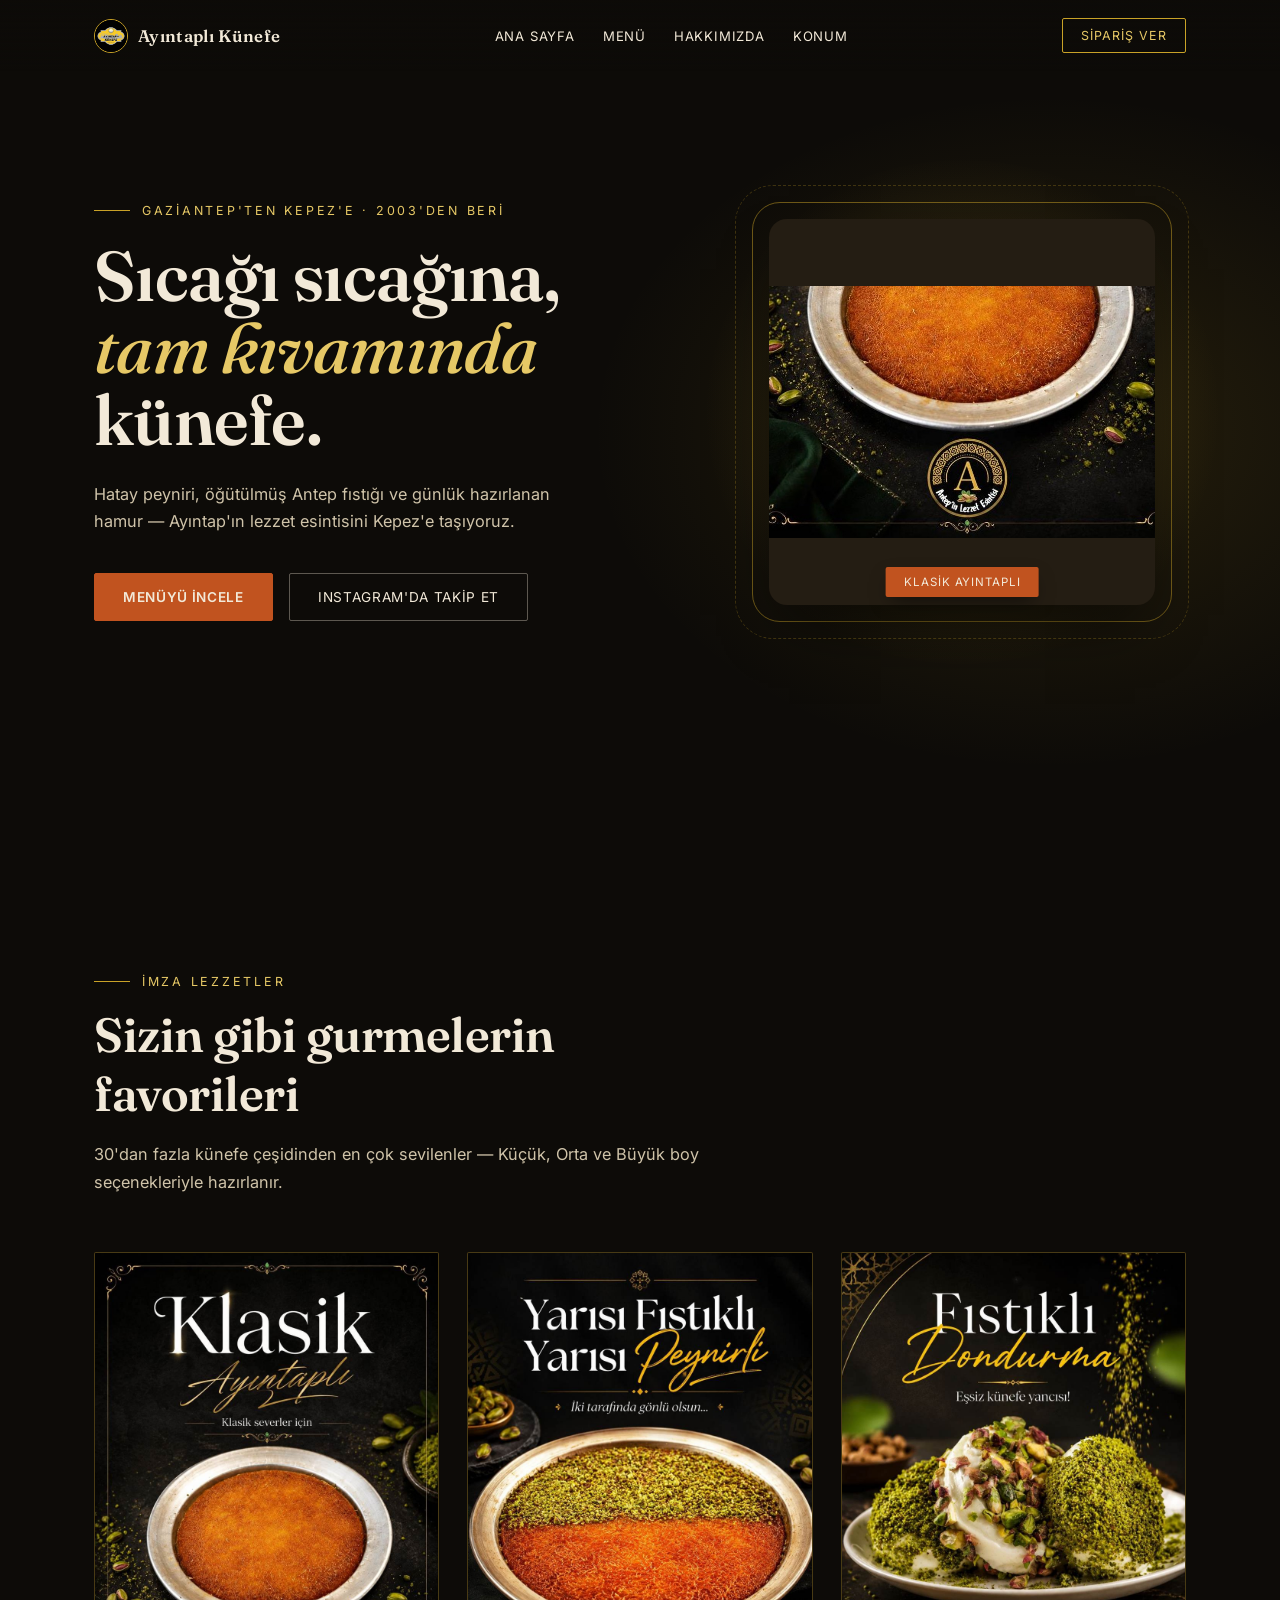
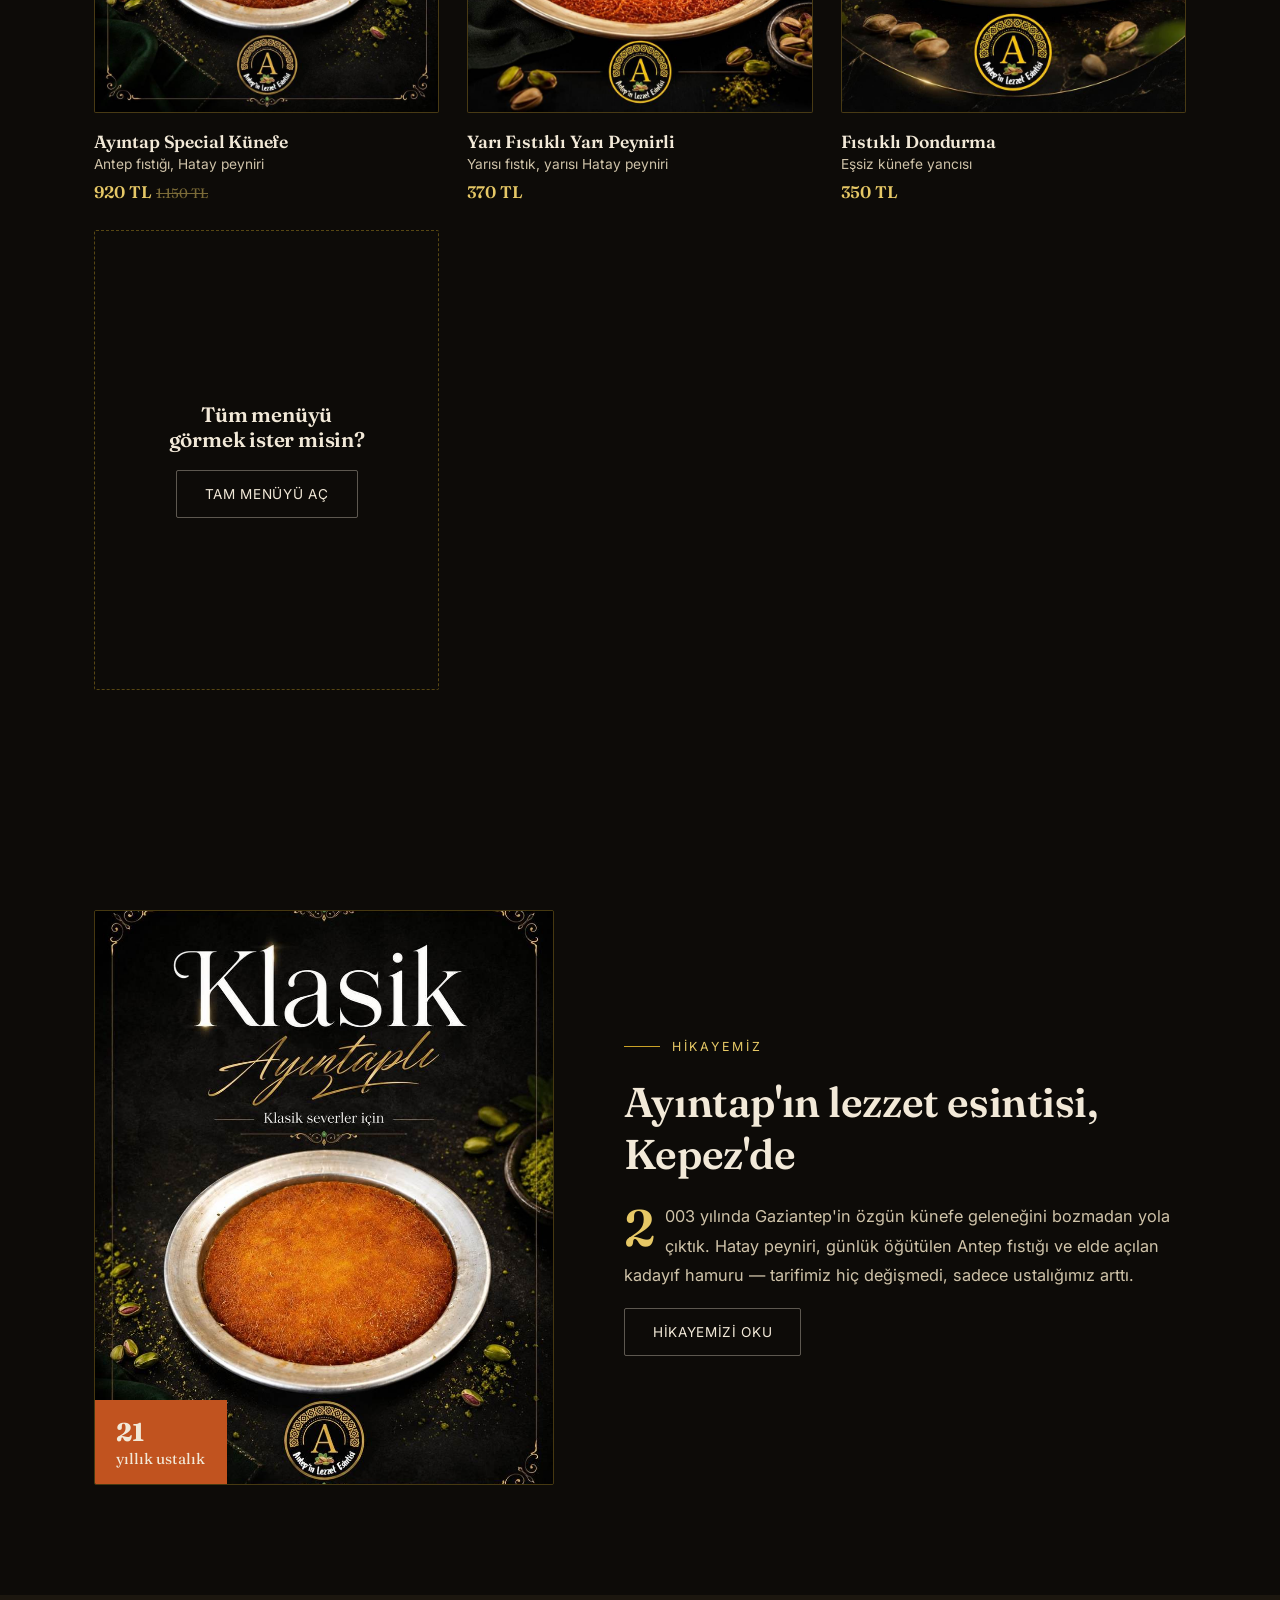
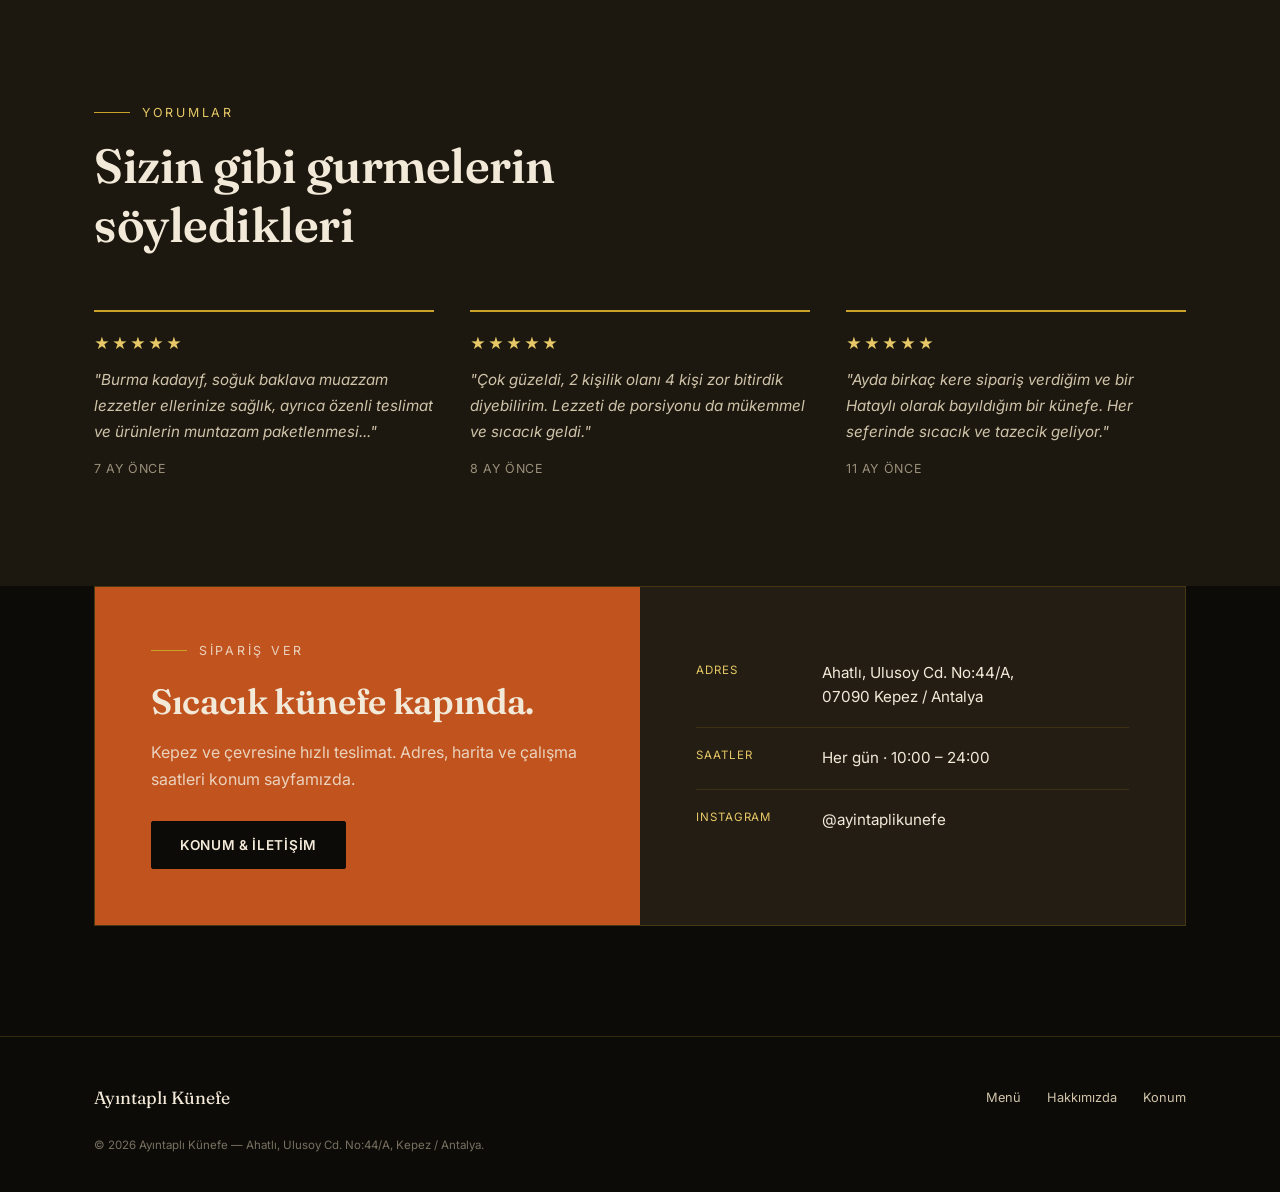
==== index.html @ 43ae7f49 "İlk sürüm: Ayıntaplı Künefe sitesi" ====
<!DOCTYPE html>
<html lang="tr">
<head>
<meta charset="UTF-8">
<meta name="viewport" content="width=device-width, initial-scale=1.0">
<title>Ayıntaplı Künefe · Ahatlı, Kepez / Antalya</title>
<meta name="description" content="Gaziantep'in özgün künefe geleneği, 2003'ten beri. Sıcak künefe, katmer ve dondurma çeşitleri Kepez'e kadar teslim.">
<link rel="preconnect" href="https://fonts.googleapis.com">
<link href="https://fonts.googleapis.com/css2?family=Fraunces:ital,opsz,wght@0,9..144,400;0,9..144,600;0,9..144,700;1,9..144,500&family=Inter:wght@400;500;600;700&display=swap" rel="stylesheet">
<link rel="stylesheet" href="css/styles.css">
</head>
<body>

<header>
  <div class="wrap navrow">
    <a href="index.html" class="brandmark">
      <img src="images/logo.jpg" alt="Ayıntaplı Künefe logosu">
      Ayıntaplı Künefe
    </a>
    <nav><ul>
      <li><a href="index.html">Ana Sayfa</a></li>
      <li><a href="menu.html">Menü</a></li>
      <li><a href="hakkimizda.html">Hakkımızda</a></li>
      <li><a href="konum.html">Konum</a></li>
    </ul></nav>
    <a href="konum.html" class="nav-cta">Sipariş Ver</a>
    <button class="menu-toggle" id="menuToggle" aria-label="Menüyü aç">☰</button>
  </div>
  <div class="mobile-nav" id="mobileNav">
    <a href="index.html">Ana Sayfa</a>
    <a href="menu.html">Menü</a>
    <a href="hakkimizda.html">Hakkımızda</a>
    <a href="konum.html">Konum</a>
  </div>
</header>

<section class="hero" id="top">
  <div class="dust" id="dust"></div>
  <div class="hero-inner wrap">
    <div>
      <div class="eyebrow">Gaziantep'ten Kepez'e · 2003'den beri</div>
      <h1>Sıcağı sıcağına,<br><span class="italic">tam kıvamında</span> künefe.</h1>
      <p class="lede">Hatay peyniri, öğütülmüş Antep fıstığı ve günlük hazırlanan hamur — Ayıntap'ın lezzet esintisini Kepez'e taşıyoruz.</p>
      <div class="hero-actions">
        <a href="menu.html" class="btn-solid">Menüyü İncele</a>
        <a href="https://www.instagram.com/ayintaplikunefe" target="_blank" rel="noopener" class="btn-ghost">Instagram'da Takip Et</a>
      </div>
    </div>
    <div class="hero-plate-wrap">
      <div class="hero-plate-glow"></div>
      <div class="hero-plate-ring">
        <div class="hero-plate">
          <img src="images/klasik_plate.jpg" alt="Sahanda sıcak künefe">
        </div>
      </div>
      <div class="hero-plate-tag">Klasik Ayıntaplı</div>
    </div>
  </div>
</section>

<section id="lezzetler">
  <div class="wrap">
    <div class="section-head">
      <div class="eyebrow">İmza Lezzetler</div>
      <h2>Sizin gibi gurmelerin favorileri</h2>
      <p>30'dan fazla künefe çeşidinden en çok sevilenler — Küçük, Orta ve Büyük boy seçenekleriyle hazırlanır.</p>
    </div>
  </div>

  <div class="gallery wrap">
    <article class="dish">
      <div class="dish-media"><img src="images/klasik.jpg" loading="lazy" alt="Klasik Ayıntaplı Künefe"></div>
      <div class="dish-cap">
        <h3>Ayıntap Special Künefe</h3>
        <span class="desc">Antep fıstığı, Hatay peyniri</span>
        <span class="price">920 TL <s>1.150 TL</s></span>
      </div>
    </article>

    <article class="dish">
      <div class="dish-media"><img src="images/yarisi_fistikli.jpg" loading="lazy" alt="Yarı Fıstıklı Yarı Peynirli Künefe"></div>
      <div class="dish-cap">
        <h3>Yarı Fıstıklı Yarı Peynirli</h3>
        <span class="desc">Yarısı fıstık, yarısı Hatay peyniri</span>
        <span class="price">370 TL</span>
      </div>
    </article>

    <article class="dish">
      <div class="dish-media"><img src="images/dondurma.jpg" loading="lazy" alt="Fıstıklı Dondurma"></div>
      <div class="dish-cap">
        <h3>Fıstıklı Dondurma</h3>
        <span class="desc">Eşsiz künefe yancısı</span>
        <span class="price">350 TL</span>
      </div>
    </article>

    <article class="dish dish-cta">
      <div>
        <h3>Tüm menüyü<br>görmek ister misin?</h3>
        <a href="menu.html" class="btn-ghost">Tam Menüyü Aç</a>
      </div>
    </article>
  </div>
</section>

<section id="hikaye">
  <div class="wrap story">
    <div class="story-media">
      <img src="images/klasik.jpg" alt="Klasik Ayıntaplı künefe">
      <div class="story-badge"><b>21</b>yıllık ustalık</div>
    </div>
    <div class="story-text">
      <div class="eyebrow">Hikayemiz</div>
      <h2>Ayıntap'ın lezzet esintisi, Kepez'de</h2>
      <p>2003 yılında Gaziantep'in özgün künefe geleneğini bozmadan yola çıktık. Hatay peyniri, günlük öğütülen Antep fıstığı ve elde açılan kadayıf hamuru — tarifimiz hiç değişmedi, sadece ustalığımız arttı.</p>
      <a href="hakkimizda.html" class="btn-ghost">Hikayemizi Oku</a>
    </div>
  </div>
</section>

<section class="reviews" id="yorumlar">
  <div class="wrap">
    <div class="section-head">
      <div class="eyebrow">Yorumlar</div>
      <h2>Sizin gibi gurmelerin söyledikleri</h2>
    </div>
    <div class="review-row">
      <div class="review-card">
        <div class="stars">★★★★★</div>
        <p>"Burma kadayıf, soğuk baklava muazzam lezzetler ellerinize sağlık, ayrıca özenli teslimat ve ürünlerin muntazam paketlenmesi..."</p>
        <div class="who">7 Ay Önce</div>
      </div>
      <div class="review-card">
        <div class="stars">★★★★★</div>
        <p>"Çok güzeldi, 2 kişilik olanı 4 kişi zor bitirdik diyebilirim. Lezzeti de porsiyonu da mükemmel ve sıcacık geldi."</p>
        <div class="who">8 Ay Önce</div>
      </div>
      <div class="review-card">
        <div class="stars">★★★★★</div>
        <p>"Ayda birkaç kere sipariş verdiğim ve bir Hataylı olarak bayıldığım bir künefe. Her seferinde sıcacık ve tazecik geliyor."</p>
        <div class="who">11 Ay Önce</div>
      </div>
    </div>
  </div>
</section>

<section id="konum-teaser" style="padding-top:0;">
  <div class="wrap">
    <div class="order">
      <div class="order-left">
        <div class="eyebrow" style="color:rgba(242,233,216,0.85);">Sipariş Ver</div>
        <h2>Sıcacık künefe kapında.</h2>
        <p>Kepez ve çevresine hızlı teslimat. Adres, harita ve çalışma saatleri konum sayfamızda.</p>
        <a href="konum.html" class="btn-solid">Konum &amp; İletişim</a>
      </div>
      <div class="order-right">
        <div class="info-row">
          <div class="k">Adres</div>
          <div class="v">Ahatlı, Ulusoy Cd. No:44/A,<br>07090 Kepez / Antalya</div>
        </div>
        <div class="info-row">
          <div class="k">Saatler</div>
          <div class="v">Her gün · 10:00 – 24:00</div>
        </div>
        <div class="info-row">
          <div class="k">Instagram</div>
          <div class="v"><a href="https://www.instagram.com/ayintaplikunefe" target="_blank" rel="noopener">@ayintaplikunefe</a></div>
        </div>
      </div>
    </div>
  </div>
</section>

<footer>
  <div class="wrap foot-row">
    <div class="foot-brand">Ayıntaplı Künefe</div>
    <div class="foot-links">
      <a href="menu.html">Menü</a>
      <a href="hakkimizda.html">Hakkımızda</a>
      <a href="konum.html">Konum</a>
    </div>
  </div>
  <div class="wrap foot-note">© 2026 Ayıntaplı Künefe — Ahatlı, Ulusoy Cd. No:44/A, Kepez / Antalya.</div>
</footer>

<script src="js/script.js"></script>
</body>
</html>
---- css/styles.css ----
:root{
  --ink:#0d0b08;
  --char:#1c170f;
  --char2:#241d13;
  --gold:#c9a227;
  --gold-soft:#e6c866;
  --ember:#c1531f;
  --pistachio:#8a9a4f;
  --pistachio-soft:#b7c67f;
  --cream:#f2e9d8;
  --cream-dim:#cfc3a9;
}
*{box-sizing:border-box; margin:0; padding:0;}
html{scroll-behavior:smooth;}
body{
  background:var(--ink);
  color:var(--cream);
  font-family:'Inter', sans-serif;
  overflow-x:hidden;
}
h1,h2,h3,.display{
  font-family:'Fraunces', serif;
  font-weight:600;
  letter-spacing:-0.01em;
}
.italic{ font-style:italic; font-weight:500; color:var(--gold-soft); }
a{color:inherit; text-decoration:none;}
img{display:block; max-width:100%;}
.wrap{max-width:1140px; margin:0 auto; padding:0 24px;}

a:focus-visible, button:focus-visible{
  outline:2px solid var(--gold-soft); outline-offset:3px;
}

@media (prefers-reduced-motion: reduce){
  html{scroll-behavior:auto;}
  .speck{animation:none; display:none;}
  .dish-media img{transition:none;}
}

/* ---------- top nav ---------- */
header{
  position:fixed; top:0; left:0; right:0; z-index:50;
  background:linear-gradient(to bottom, rgba(13,11,8,0.92), rgba(13,11,8,0));
  padding:18px 0;
}
.navrow{display:flex; align-items:center; justify-content:space-between;}
.brandmark{display:flex; align-items:center; gap:10px; font-family:'Fraunces',serif; font-weight:600; font-size:1.05rem; letter-spacing:0.02em;}
.brandmark img{width:34px; height:34px; border-radius:50%; object-fit:cover; border:1px solid var(--gold);}
nav ul{display:flex; gap:28px; list-style:none; font-size:0.82rem; letter-spacing:0.06em; text-transform:uppercase;}
nav a:hover{color:var(--gold-soft);}
.nav-cta{
  border:1px solid var(--gold); color:var(--gold-soft); padding:9px 18px; border-radius:2px;
  font-size:0.78rem; letter-spacing:0.08em; text-transform:uppercase; white-space:nowrap;
}
.nav-cta:hover{background:var(--gold); color:var(--ink);}
.menu-toggle{display:none; font-size:1.4rem; background:none; border:none; color:var(--cream); cursor:pointer;}

.mobile-nav{
  display:none; flex-direction:column; background:var(--char); padding:10px 24px 20px;
  border-bottom:1px solid rgba(201,162,39,0.25);
}
.mobile-nav a{padding:12px 0; font-size:0.95rem; border-bottom:1px solid rgba(201,162,39,0.1);}
.mobile-nav.open{display:flex;}

/* ---------- hero (atmosferik bulanık fon + keskin madalyon fotoğraf) ---------- */
.hero{
  position:relative; min-height:96vh; display:flex; align-items:center;
  background-image:
    linear-gradient(120deg, rgba(13,11,8,0.94) 0%, rgba(13,11,8,0.78) 45%, rgba(13,11,8,0.55) 100%),
    url('images/hero-bg.jpg');
  background-size:cover;
  background-position:center;
  overflow:hidden;
  padding-top:70px;
}
.hero::after{
  content:''; position:absolute; inset:0; z-index:0; pointer-events:none;
  background:radial-gradient(ellipse 55% 60% at 82% 50%, rgba(201,162,39,0.14), transparent 65%);
}
.dust{ position:absolute; inset:0; overflow:hidden; pointer-events:none; z-index:1; }
.speck{
  position:absolute; background:var(--pistachio-soft); border-radius:50%; opacity:0.55;
  animation: fall linear infinite;
}
@keyframes fall{
  0%{ transform:translateY(-10vh) translateX(0); opacity:0;}
  10%{opacity:0.7;}
  100%{ transform:translateY(110vh) translateX(20px); opacity:0;}
}
.hero-inner{
  position:relative; z-index:2; width:100%;
  display:grid; grid-template-columns:1.15fr 0.85fr; gap:40px; align-items:center;
}
.eyebrow{
  font-size:0.78rem; letter-spacing:0.22em; text-transform:uppercase; color:var(--gold-soft);
  display:flex; align-items:center; gap:12px; margin-bottom:22px;
}
.eyebrow::before{content:''; width:36px; height:1px; background:var(--gold);}
.hero h1{
  font-size:clamp(2.4rem, 5.6vw, 4.4rem); line-height:1.02; color:var(--cream);
}
.hero p.lede{
  margin-top:26px; max-width:460px; color:var(--cream-dim); font-size:1.02rem; line-height:1.65;
}
.hero-actions{display:flex; gap:16px; margin-top:38px; flex-wrap:wrap;}
.btn-solid{
  background:var(--ember); color:var(--cream); padding:15px 28px; border-radius:2px;
  font-size:0.85rem; letter-spacing:0.05em; text-transform:uppercase; font-weight:600;
  border:1px solid var(--ember); display:inline-block;
}
.btn-solid:hover{background:#a8451a;}
.btn-ghost{
  border:1px solid rgba(242,233,216,0.35); color:var(--cream); padding:15px 28px; border-radius:2px;
  font-size:0.85rem; letter-spacing:0.05em; text-transform:uppercase; display:inline-block;
}
.btn-ghost:hover{border-color:var(--gold-soft); color:var(--gold-soft);}

/* madalyon vitrin fotoğrafı */
.hero-plate-wrap{
  position:relative; display:flex; align-items:center; justify-content:center;
}
.hero-plate-glow{
  position:absolute; width:120%; height:120%; border-radius:50%;
  background:radial-gradient(circle, rgba(201,162,39,0.22) 0%, rgba(201,162,39,0) 70%);
  z-index:0;
}
.hero-plate-ring{
  position:relative; z-index:1; width:min(62vw, 420px); aspect-ratio:1/1; border-radius:28px;
  padding:16px; border:1px solid rgba(201,162,39,0.5);
  display:flex; align-items:center; justify-content:center;
}
.hero-plate-ring::before{
  content:''; position:absolute; inset:-18px; border-radius:38px; border:1px dashed rgba(201,162,39,0.25);
}
.hero-plate{
  width:100%; height:100%; border-radius:18px; overflow:hidden;
  background:var(--char2);
  box-shadow:0 30px 60px -20px rgba(0,0,0,0.7);
  display:flex; align-items:center; justify-content:center;
}
.hero-plate img{ width:100%; height:100%; object-fit:contain; object-position:center center; }
.hero-plate-tag{
  position:absolute; bottom:6%; left:50%; transform:translateX(-50%); z-index:2;
  background:var(--ember); color:var(--cream); padding:8px 18px; border-radius:2px;
  font-size:0.72rem; letter-spacing:0.08em; text-transform:uppercase; white-space:nowrap;
  box-shadow:0 8px 20px -6px rgba(0,0,0,0.6);
}

.scroll-cue{
  position:absolute; bottom:26px; right:34px; z-index:2; font-size:0.68rem; letter-spacing:0.12em;
  text-transform:uppercase; color:var(--cream-dim); writing-mode:vertical-rl;
}

/* ---------- iç sayfa başlık bandı (menü / hakkımızda / konum) ---------- */
.page-hero{
  position:relative; padding:170px 0 70px; overflow:hidden;
  background:
    radial-gradient(ellipse 70% 60% at 15% 20%, rgba(201,162,39,0.1), transparent 60%),
    var(--ink);
  border-bottom:1px solid rgba(201,162,39,0.2);
}
.page-hero h1{ font-size:clamp(2.2rem, 5vw, 3.4rem); color:var(--cream); }
.page-hero p{ margin-top:18px; max-width:560px; color:var(--cream-dim); line-height:1.7; font-size:1.02rem; }
.breadcrumb{
  font-size:0.75rem; letter-spacing:0.05em; text-transform:uppercase; color:var(--cream-dim); opacity:0.7;
  margin-bottom:20px;
}
.breadcrumb a:hover{ color:var(--gold-soft); }

/* ---------- section shell ---------- */
section{padding:110px 0;}
.section-head{max-width:640px; margin-bottom:56px;}
.section-head .eyebrow{margin-bottom:16px;}
.section-head h2{font-size:clamp(2rem, 4vw, 3rem); color:var(--cream);}
.section-head p{color:var(--cream-dim); margin-top:18px; line-height:1.7; font-size:1.02rem;}

/* ---------- lezzet galerisi (lookbook) ---------- */
.gallery{
  display:grid; grid-template-columns:repeat(3, 1fr); gap:28px;
}
.dish{ display:flex; flex-direction:column; }
.dish-media{
  aspect-ratio:3/4; overflow:hidden; border-radius:2px; border:1px solid rgba(201,162,39,0.25);
  background:var(--char);
}
.dish-media img{
  width:100%; height:100%; object-fit:cover;
  transition:transform 0.6s ease;
}
.dish:hover .dish-media img{ transform:scale(1.035); }
.dish-cap{
  padding-top:18px; display:flex; flex-direction:column; gap:4px;
}
.dish-cap h3{ font-size:1.1rem; color:var(--cream); }
.dish-cap .desc{ font-size:0.86rem; color:var(--cream-dim); }
.dish-cap .price{
  margin-top:6px; font-family:'Fraunces',serif; font-weight:600; color:var(--gold-soft); font-size:1.05rem;
}
.dish-cap .price s{ opacity:0.5; font-size:0.85rem; font-weight:400; margin-right:6px; }

.dish-cta{
  border:1px dashed rgba(201,162,39,0.4); border-radius:2px; aspect-ratio:3/4;
  display:flex; align-items:center; justify-content:center; text-align:center; padding:30px;
}
.dish-cta h3{ font-size:1.3rem; margin-bottom:18px; color:var(--cream); }

.gallery-note{ margin-top:34px; }
.gallery-note p{
  font-size:0.82rem; color:var(--cream-dim); opacity:0.65; max-width:620px; line-height:1.6;
}

/* ---------- story ---------- */
.story{
  display:grid; grid-template-columns:0.9fr 1.1fr; gap:70px; align-items:center;
}
.story-media{
  position:relative; aspect-ratio:4/5; border-radius:2px; overflow:hidden;
  border:1px solid rgba(201,162,39,0.3);
}
.story-media img{width:100%; height:100%; object-fit:cover;}
.story-badge{
  position:absolute; bottom:-1px; left:-1px; background:var(--ember); color:var(--cream);
  padding:16px 22px; font-family:'Fraunces',serif; font-size:0.95rem; line-height:1.3;
}
.story-badge b{display:block; font-size:1.6rem;}
.story-text h2{ margin-bottom:22px; font-size:clamp(1.8rem,3.5vw,2.6rem); }
.story-text p{color:var(--cream-dim); line-height:1.8; font-size:1.02rem; margin-bottom:18px;}
.story-text p:first-of-type::first-letter{
  font-family:'Fraunces',serif; font-size:3.2rem; float:left; line-height:0.8; margin-right:10px;
  color:var(--gold-soft); font-weight:600; margin-top:6px;
}

/* ---------- reviews ---------- */
.reviews{background:var(--char);}
.review-row{
  display:grid; grid-template-columns:repeat(3,1fr); gap:36px;
}
.review-card{
  border-top:2px solid var(--gold); padding-top:22px;
}
.stars{color:var(--gold-soft); letter-spacing:2px; font-size:0.95rem; margin-bottom:14px;}
.review-card p{color:var(--cream-dim); line-height:1.7; font-size:0.95rem; font-style:italic;}
.review-card .who{margin-top:16px; font-size:0.78rem; letter-spacing:0.05em; text-transform:uppercase; color:var(--cream-dim); opacity:0.7;}

/* ---------- order / location ---------- */
.order{
  display:grid; grid-template-columns:1fr 1fr; gap:0; border:1px solid rgba(201,162,39,0.3);
}
.order-left, .order-right{padding:56px;}
.order-left{
  background:var(--ember);
  display:flex; flex-direction:column; justify-content:center;
}
.order-left h2{color:var(--cream); font-size:2.2rem;}
.order-left p{color:rgba(242,233,216,0.85); margin-top:16px; line-height:1.7;}
.order-left .btn-solid{background:var(--ink); border-color:var(--ink); margin-top:28px; width:fit-content;}
.order-left .btn-solid:hover{background:#000;}
.order-right{background:var(--char2);}
.info-row{display:flex; gap:16px; padding:18px 0; border-bottom:1px solid rgba(201,162,39,0.15);}
.info-row:last-child{border-bottom:none;}
.info-row .k{font-size:0.72rem; text-transform:uppercase; letter-spacing:0.08em; color:var(--gold-soft); width:110px; flex-shrink:0; padding-top:2px;}
.info-row .v{color:var(--cream); line-height:1.6; font-size:0.95rem;}
.info-row .v a:hover{color:var(--gold-soft);}

/* ---------- menü sayfası ---------- */
.menu-section{ padding-top:64px; scroll-margin-top:80px; }
.menu-section:first-of-type{ padding-top:0; }
.menu-section h2{ font-size:1.7rem; color:var(--gold-soft); }
.menu-section .sub{ color:var(--cream-dim); font-size:0.88rem; margin-top:6px; margin-bottom:8px; }
.menu-list{ margin-top:26px; display:flex; flex-direction:column; }
.menu-row{
  display:flex; justify-content:space-between; align-items:baseline; gap:24px;
  padding:18px 0; border-bottom:1px solid rgba(201,162,39,0.12);
}
.menu-row .name-wrap{ flex:1; min-width:0; }
.menu-row .name{
  font-family:'Fraunces', serif; font-size:1.05rem; color:var(--cream);
  display:flex; align-items:center; gap:10px; flex-wrap:wrap;
}
.pop-tag{
  font-size:0.62rem; letter-spacing:0.08em; text-transform:uppercase; color:var(--ink);
  background:var(--gold-soft); padding:3px 9px; border-radius:20px; font-family:'Inter',sans-serif; font-weight:700;
}
.menu-row .desc{ font-size:0.85rem; color:var(--cream-dim); margin-top:5px; line-height:1.5; }
.menu-row .price{
  font-family:'Fraunces',serif; font-weight:600; color:var(--gold-soft); font-size:1rem; white-space:nowrap;
}
.menu-row .price s{ opacity:0.5; font-size:0.8rem; font-weight:400; margin-right:6px; }

.deal-grid{
  display:grid; grid-template-columns:repeat(3,1fr); gap:20px; margin-top:26px;
}
.deal-card{
  border:1px solid rgba(201,162,39,0.3); border-radius:2px; padding:22px; background:var(--char);
}
.deal-card h3{ font-size:1rem; color:var(--cream); line-height:1.4; }
.deal-card .price{ margin-top:12px; font-family:'Fraunces',serif; color:var(--gold-soft); font-weight:600; font-size:1.1rem; }

/* ---------- hakkımızda ---------- */
.values-grid{
  display:grid; grid-template-columns:repeat(3,1fr); gap:2px; background:rgba(201,162,39,0.2); margin-top:20px;
}
.value-card{ background:var(--char); padding:34px 28px; }
.value-card .num{ font-family:'Fraunces',serif; color:var(--gold-soft); font-size:0.85rem; opacity:0.7; }
.value-card h3{ font-size:1.15rem; margin-top:10px; color:var(--cream); }
.value-card p{ margin-top:10px; font-size:0.9rem; color:var(--cream-dim); line-height:1.6; }

.about-gallery{
  display:grid; grid-template-columns:repeat(5,1fr); gap:14px; margin-top:20px;
}
.about-gallery .dish-media{ aspect-ratio:3/4; }

/* ---------- konum sayfası ---------- */
.location-grid{
  display:grid; grid-template-columns:1fr 1fr; gap:0; border:1px solid rgba(201,162,39,0.3);
}
.map-embed{ width:100%; height:100%; min-height:460px; border:0; filter:grayscale(0.15) contrast(1.05) brightness(0.95); }
.location-info{ background:var(--char2); padding:56px; }
.location-info h2{ font-size:1.9rem; color:var(--cream); margin-bottom:24px; }
.hours-list{ display:flex; flex-direction:column; margin-top:6px; }
.hours-row{ display:flex; justify-content:space-between; padding:10px 0; border-bottom:1px solid rgba(201,162,39,0.12); font-size:0.92rem; }
.hours-row .day{ color:var(--cream-dim); }
.hours-row .time{ color:var(--cream); }
.contact-grid{ display:grid; grid-template-columns:1fr 1fr; gap:16px; margin-top:30px; }
.contact-card{ border:1px solid rgba(201,162,39,0.25); padding:20px; border-radius:2px; }
.contact-card .k{ font-size:0.7rem; letter-spacing:0.08em; text-transform:uppercase; color:var(--gold-soft); }
.contact-card .v{ margin-top:8px; font-size:0.95rem; color:var(--cream); line-height:1.5; }
.contact-card .v a:hover{ color:var(--gold-soft); }

.platform-row{ margin-top:26px; }
.platform-label{ font-size:0.78rem; color:var(--cream-dim); display:block; margin-bottom:12px; }
.platform-btns{ display:flex; flex-wrap:wrap; gap:10px; }
.platform-btn{
  font-size:0.8rem; padding:9px 16px; border-radius:20px; border:1px solid rgba(201,162,39,0.35);
  color:var(--cream-dim);
}
.platform-btn:hover{ border-color:var(--gold-soft); color:var(--gold-soft); }

/* ---------- footer ---------- */
footer{padding:50px 0 40px; border-top:1px solid rgba(201,162,39,0.2);}
.foot-row{display:flex; justify-content:space-between; align-items:center; flex-wrap:wrap; gap:18px;}
.foot-brand{font-family:'Fraunces',serif; font-size:1.1rem; color:var(--cream);}
.foot-links{display:flex; gap:26px; font-size:0.8rem; color:var(--cream-dim);}
.foot-links a:hover{color:var(--gold-soft);}
.foot-note{margin-top:30px; font-size:0.72rem; color:var(--cream-dim); opacity:0.55;}

/* ---------- responsive ---------- */
@media (max-width: 900px){
  nav ul, .nav-cta{display:none;}
  .menu-toggle{display:block;}
  .gallery{grid-template-columns:repeat(2,1fr);}
  .story{grid-template-columns:1fr;}
  .review-row{grid-template-columns:1fr; gap:30px;}
  .order{grid-template-columns:1fr;}
  .hero-inner{grid-template-columns:1fr; text-align:left;}
  .hero-plate-wrap{order:-1; margin-bottom:20px;}
  .hero-plate-ring{width:min(60vw, 280px);}
  .values-grid{grid-template-columns:1fr;}
  .about-gallery{grid-template-columns:repeat(3,1fr);}
  .deal-grid{grid-template-columns:1fr;}
  .location-grid{grid-template-columns:1fr;}
  .map-embed{min-height:320px;}
  .contact-grid{grid-template-columns:1fr;}
  section{padding:70px 0;}
}
@media (max-width: 560px){
  .gallery{grid-template-columns:1fr; max-width:340px; margin-inline:auto;}
  .order-left, .order-right, .location-info{padding:36px 26px;}
  .about-gallery{grid-template-columns:repeat(2,1fr);}
  .menu-row{flex-direction:column; gap:6px;}
  .page-hero{padding:150px 0 50px;}
}
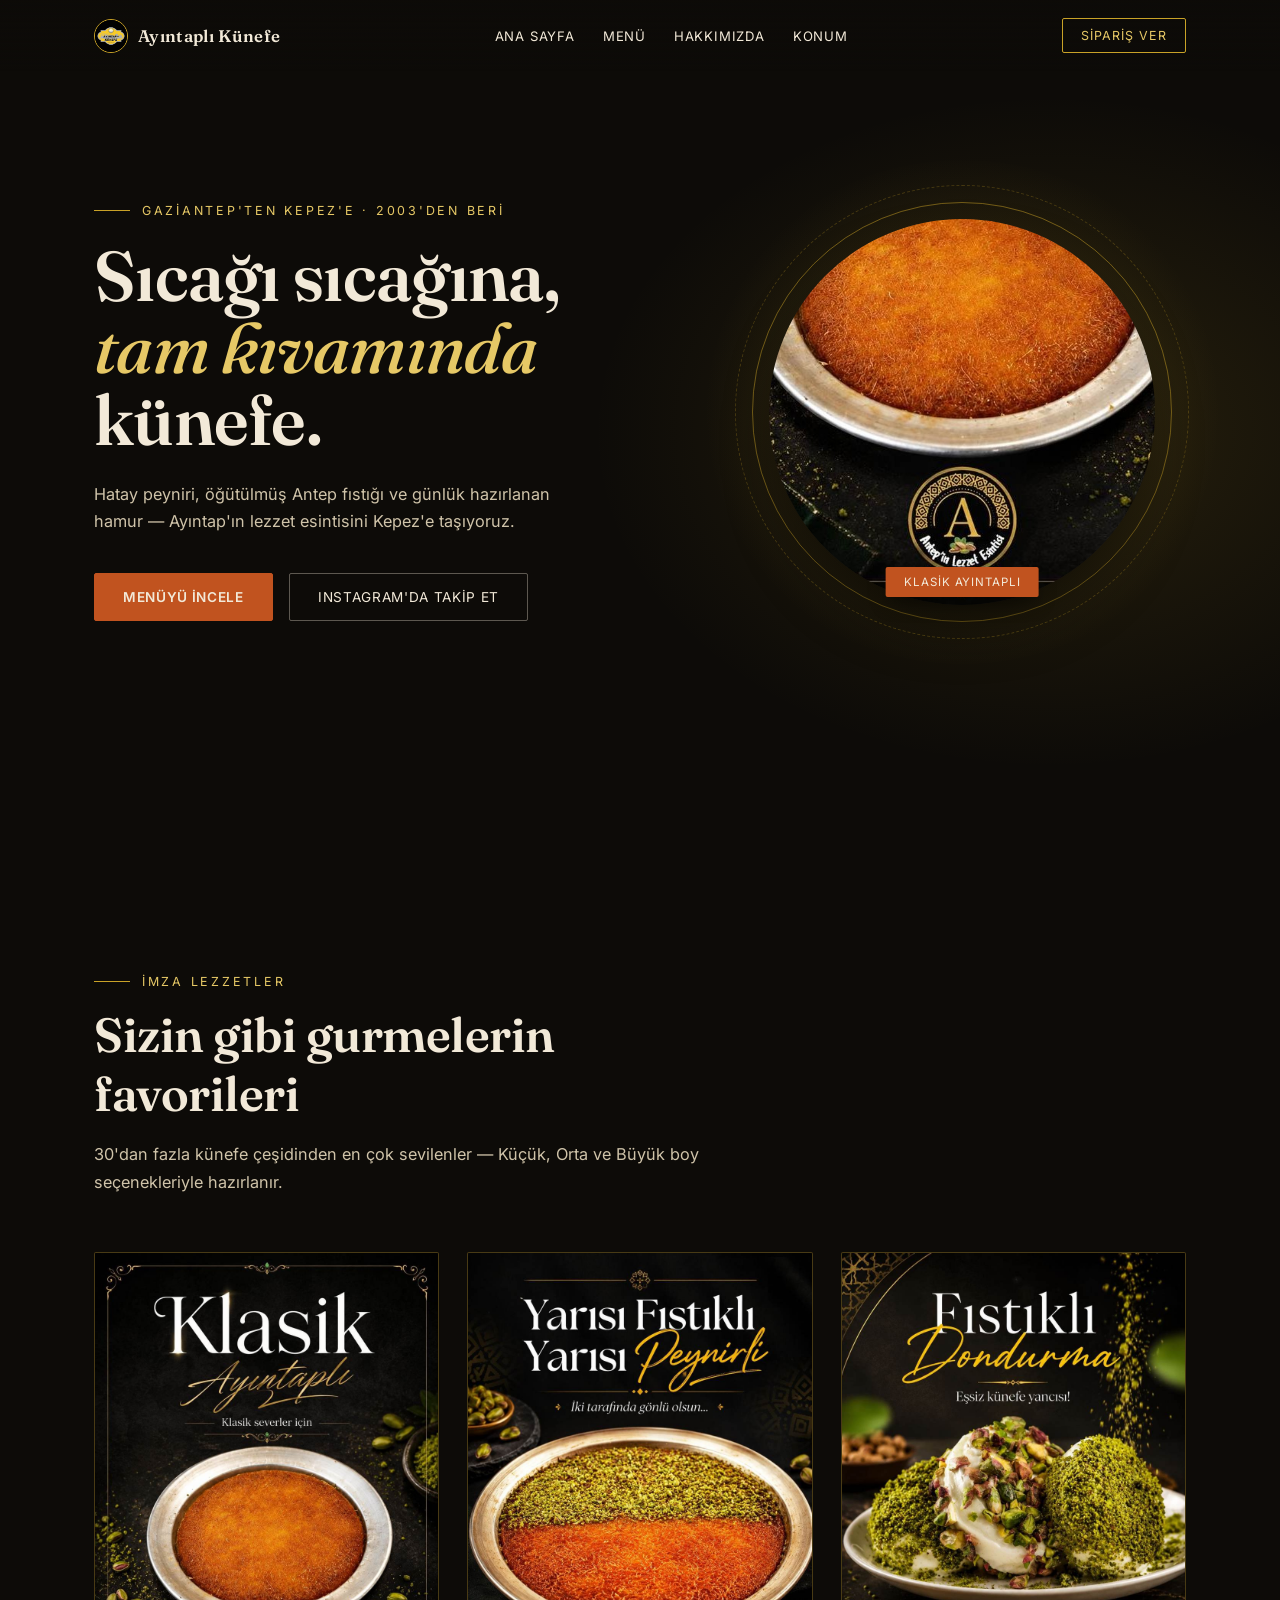
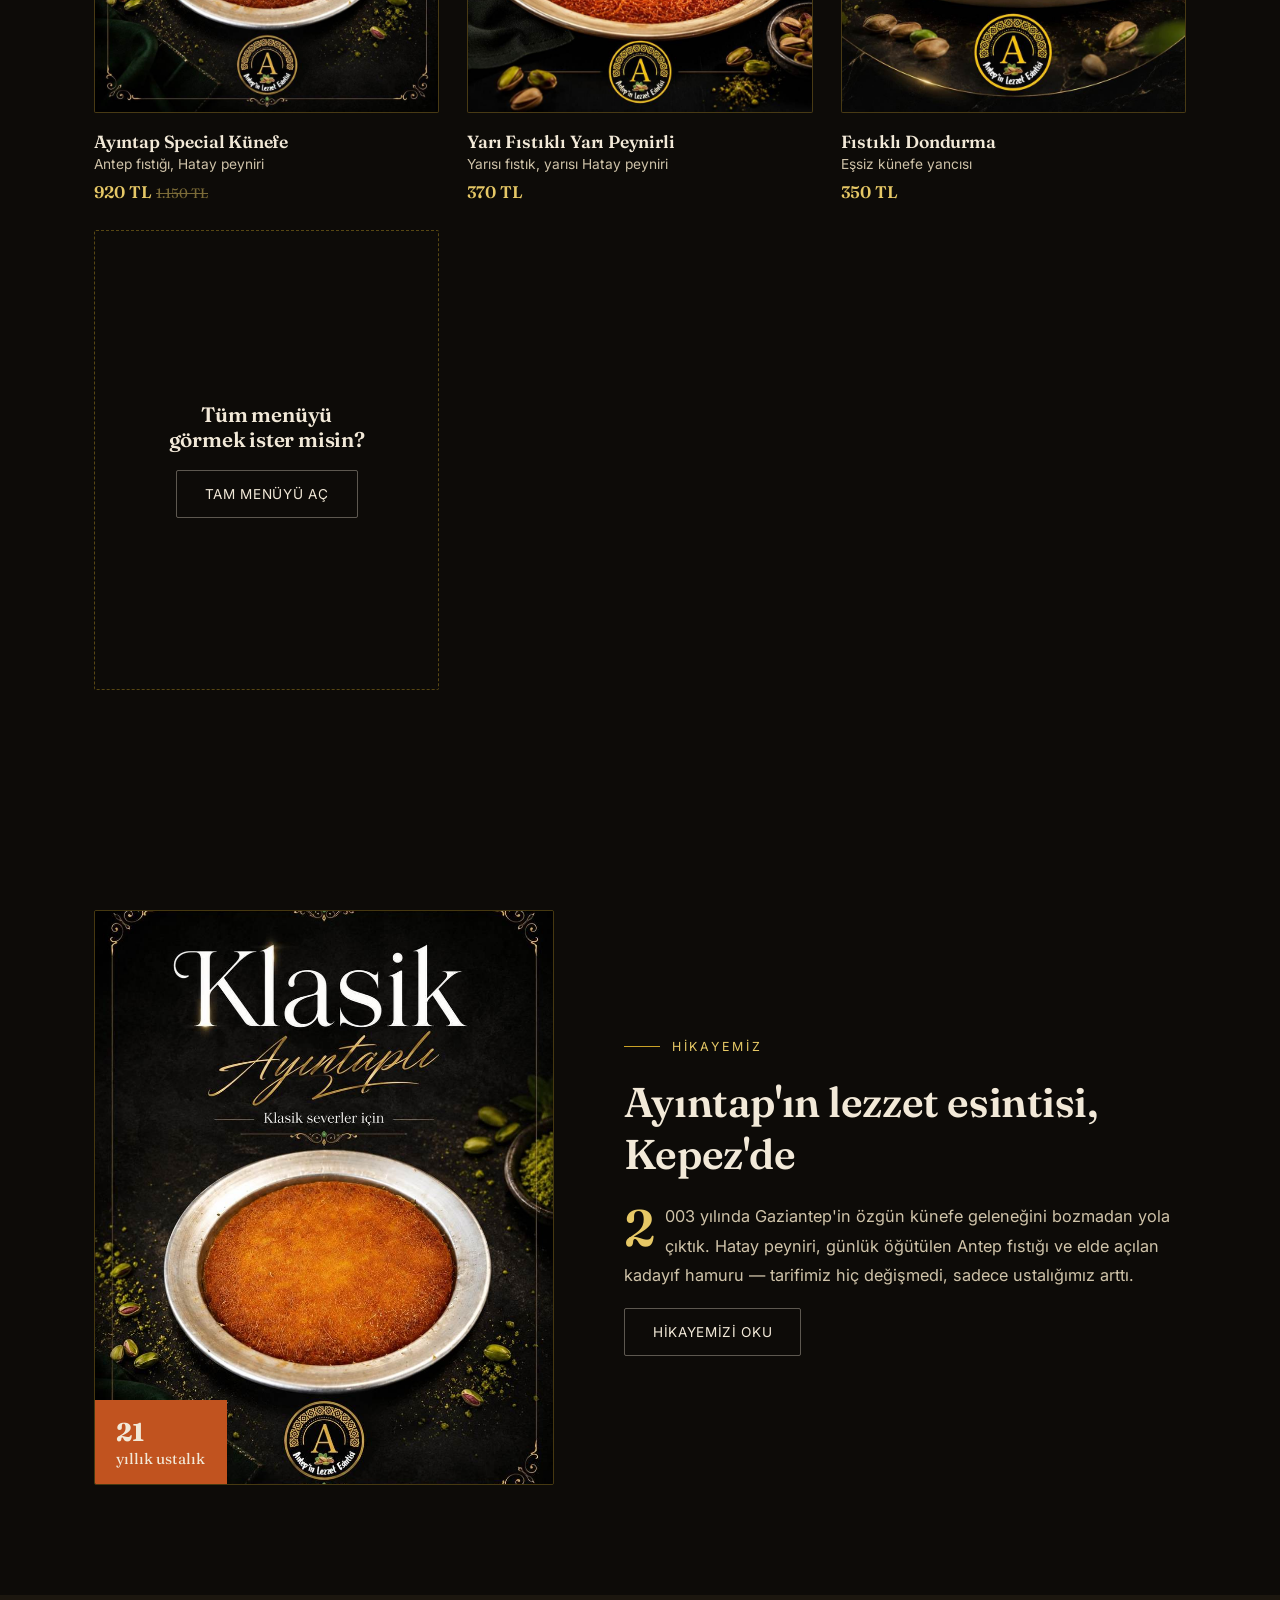
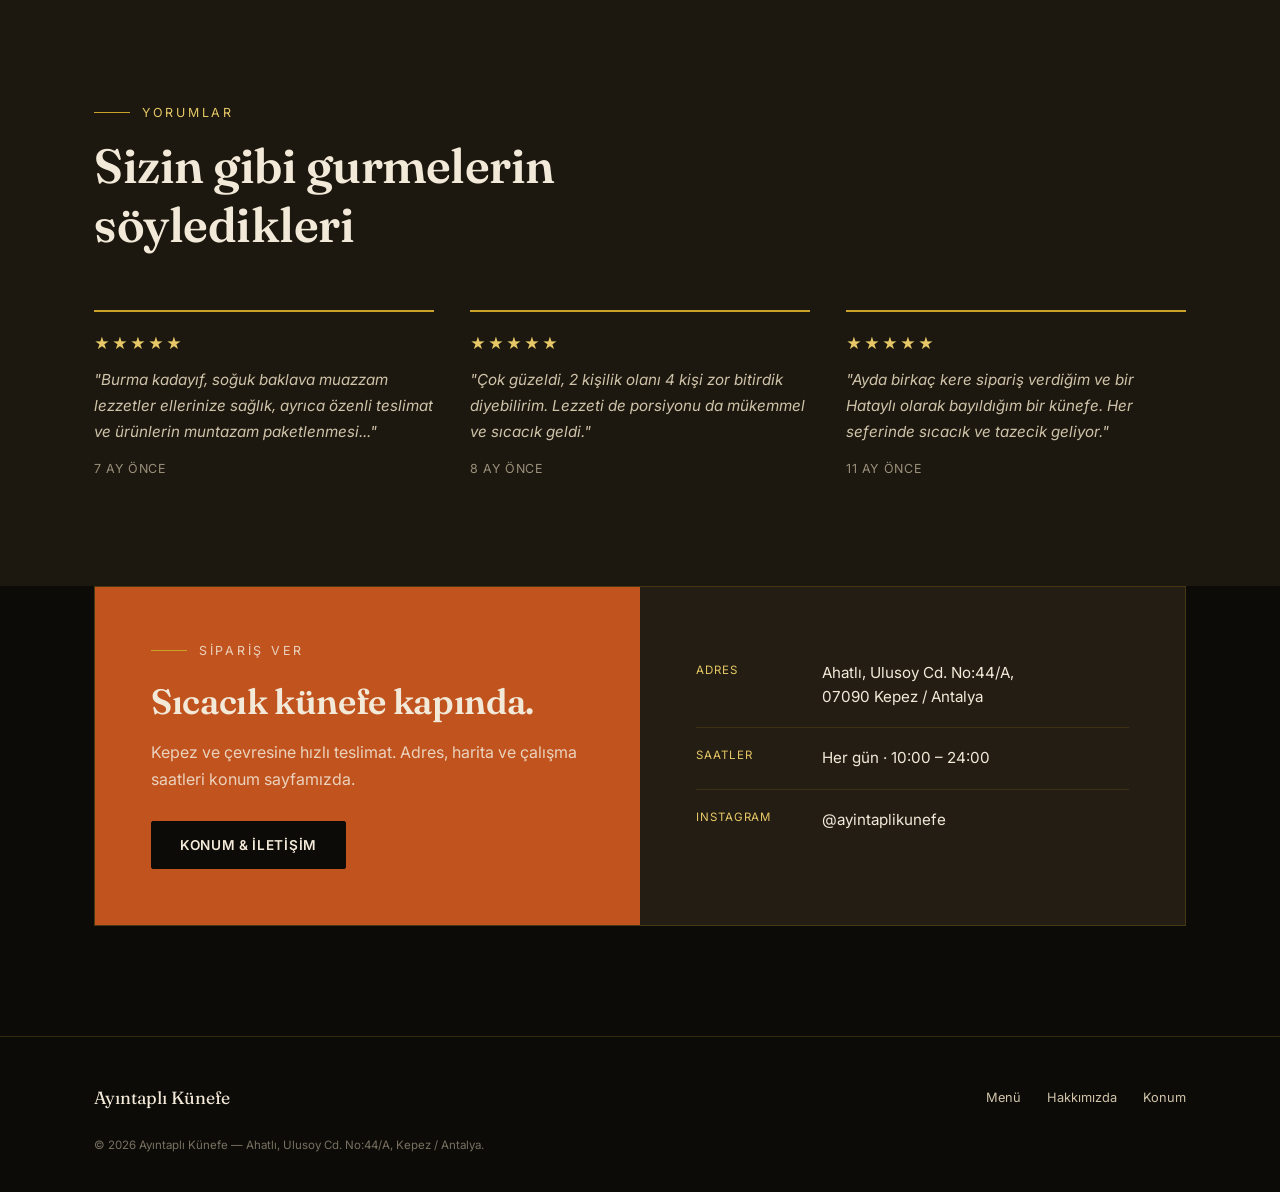
==== commit 8480dd70: "Gorsel guncellendi, cache-busting eklendi" ====
--- a/index.html
+++ b/index.html
@@ -7,7 +7,7 @@
 <meta name="description" content="Gaziantep'in özgün künefe geleneği, 2003'ten beri. Sıcak künefe, katmer ve dondurma çeşitleri Kepez'e kadar teslim.">
 <link rel="preconnect" href="https://fonts.googleapis.com">
 <link href="https://fonts.googleapis.com/css2?family=Fraunces:ital,opsz,wght@0,9..144,400;0,9..144,600;0,9..144,700;1,9..144,500&family=Inter:wght@400;500;600;700&display=swap" rel="stylesheet">
-<link rel="stylesheet" href="css/styles.css">
+<link rel="stylesheet" href="css/styles.css?v=2">
 </head>
 <body>
 
--- a/css/styles.css
+++ b/css/styles.css
@@ -63,7 +63,7 @@
 .mobile-nav a{padding:12px 0; font-size:0.95rem; border-bottom:1px solid rgba(201,162,39,0.1);}
 .mobile-nav.open{display:flex;}
 
-/* ---------- hero (atmosferik bulanık fon + keskin madalyon fotoğraf) ---------- */
+/* ---------- hero (atmosferik bulanık fon + keskin daire madalyon) ---------- */
 .hero{
   position:relative; min-height:96vh; display:flex; align-items:center;
   background-image:
@@ -126,15 +126,15 @@
   z-index:0;
 }
 .hero-plate-ring{
-  position:relative; z-index:1; width:min(62vw, 420px); aspect-ratio:1/1; border-radius:28px;
+  position:relative; z-index:1; width:min(62vw, 420px); aspect-ratio:1/1; border-radius:50%;
   padding:16px; border:1px solid rgba(201,162,39,0.5);
   display:flex; align-items:center; justify-content:center;
 }
 .hero-plate-ring::before{
-  content:''; position:absolute; inset:-18px; border-radius:38px; border:1px dashed rgba(201,162,39,0.25);
+  content:''; position:absolute; inset:-18px; border-radius:50%; border:1px dashed rgba(201,162,39,0.25);
 }
 .hero-plate{
-  width:100%; height:100%; border-radius:18px; overflow:hidden;
+  width:100%; height:100%; border-radius:50%; overflow:hidden;
   background:var(--char2);
   box-shadow:0 30px 60px -20px rgba(0,0,0,0.7);
   display:flex; align-items:center; justify-content:center;
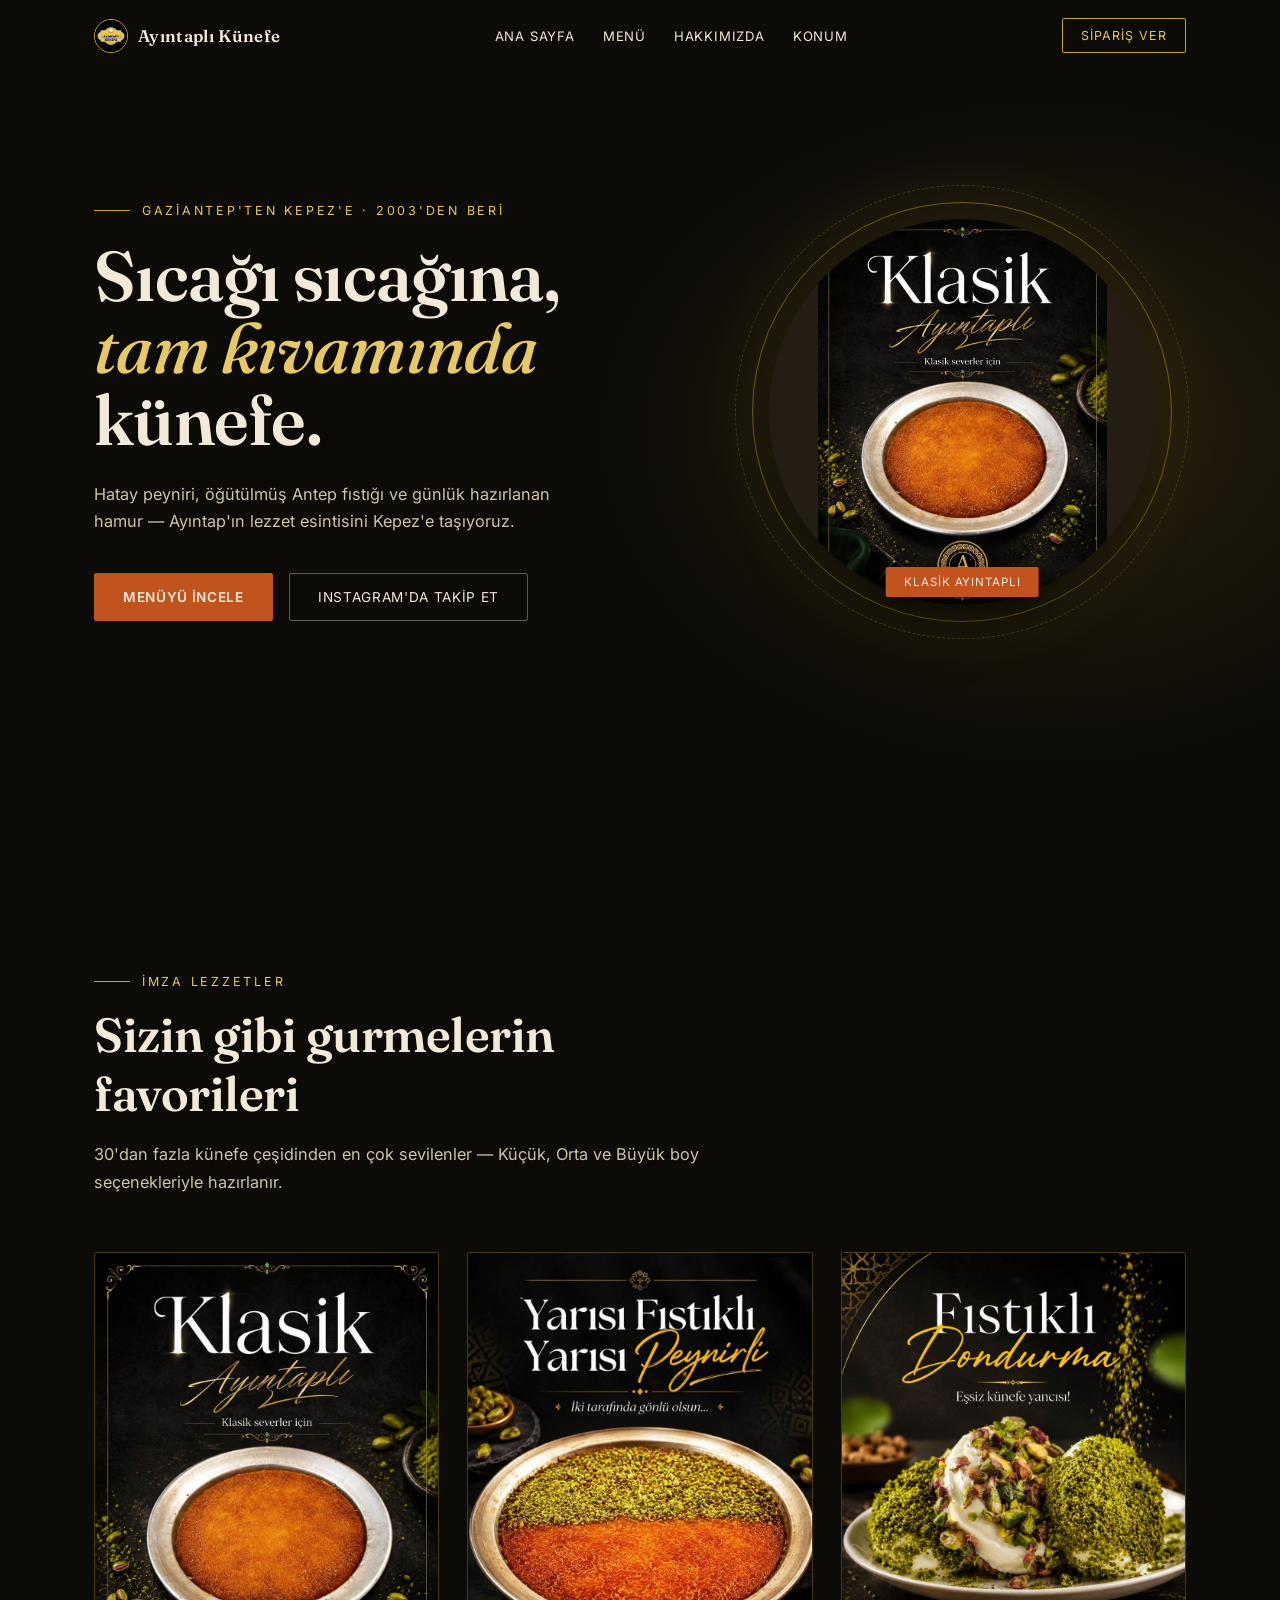
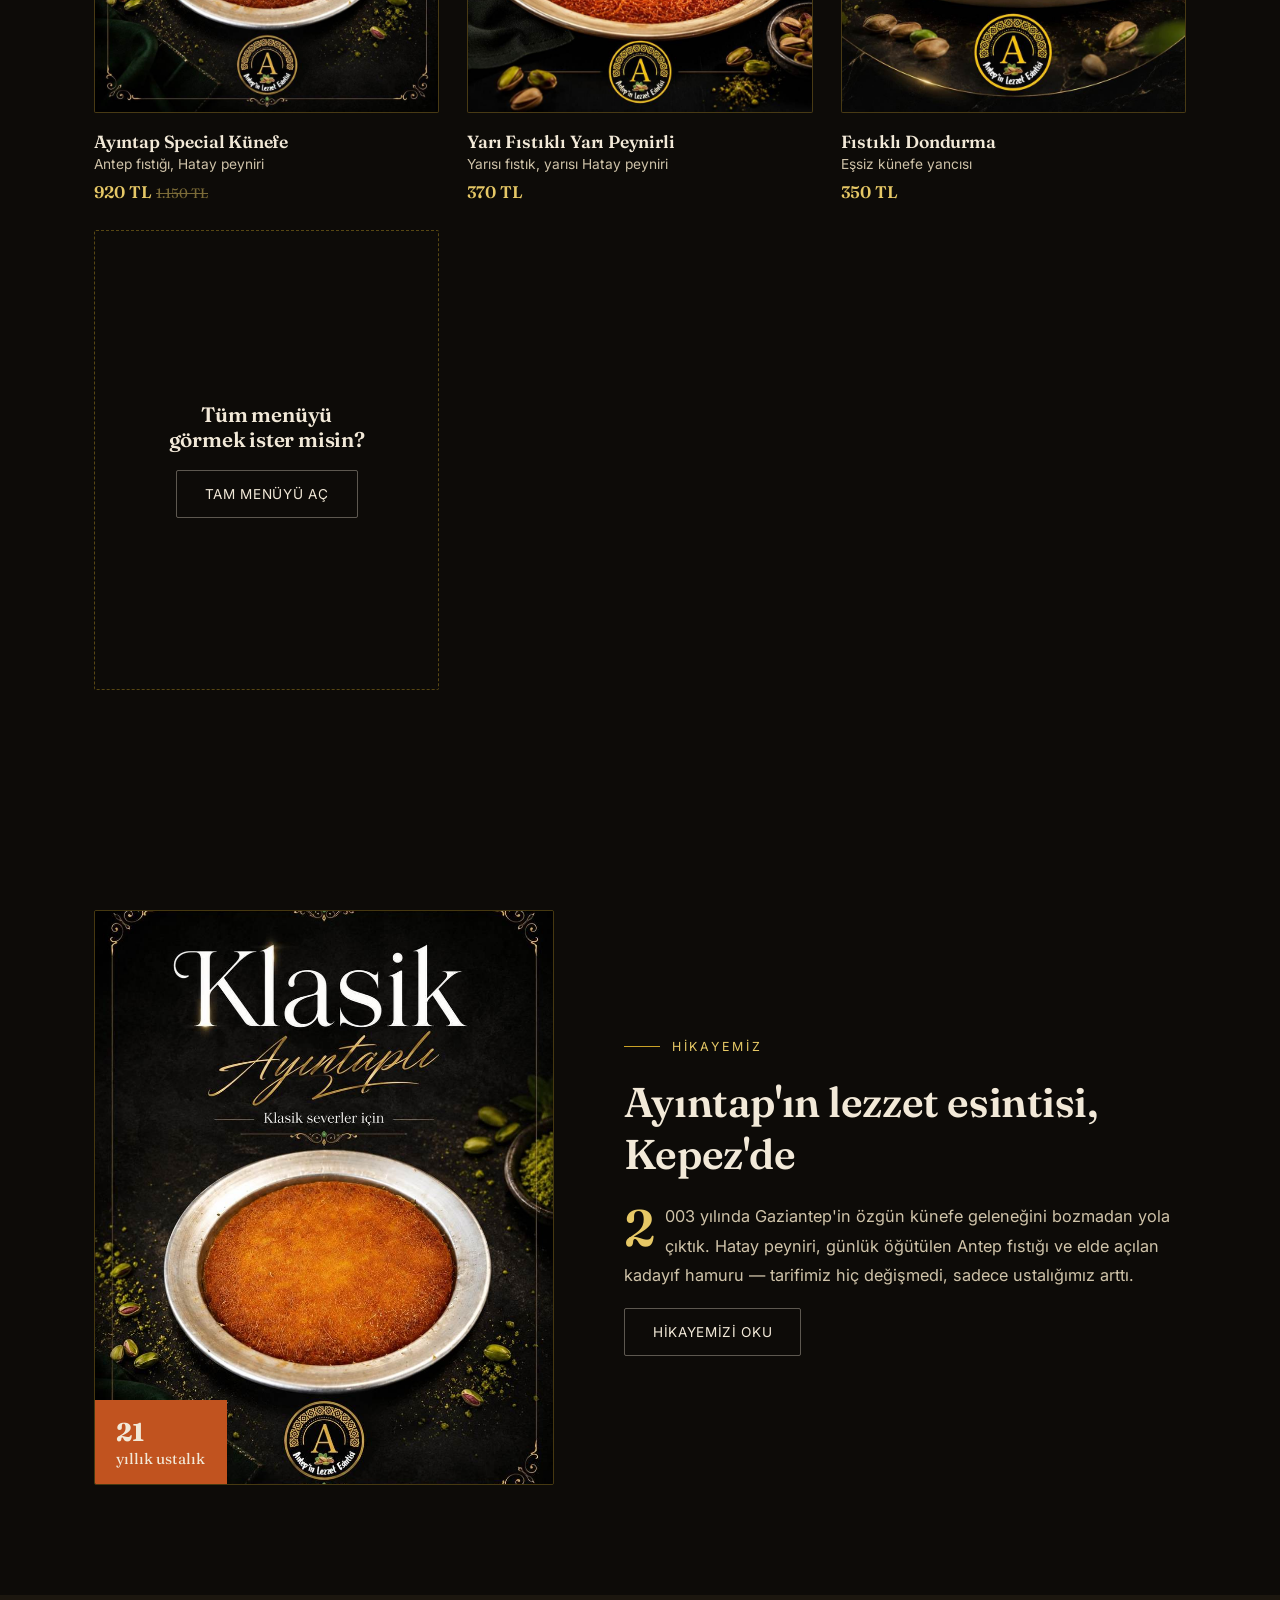
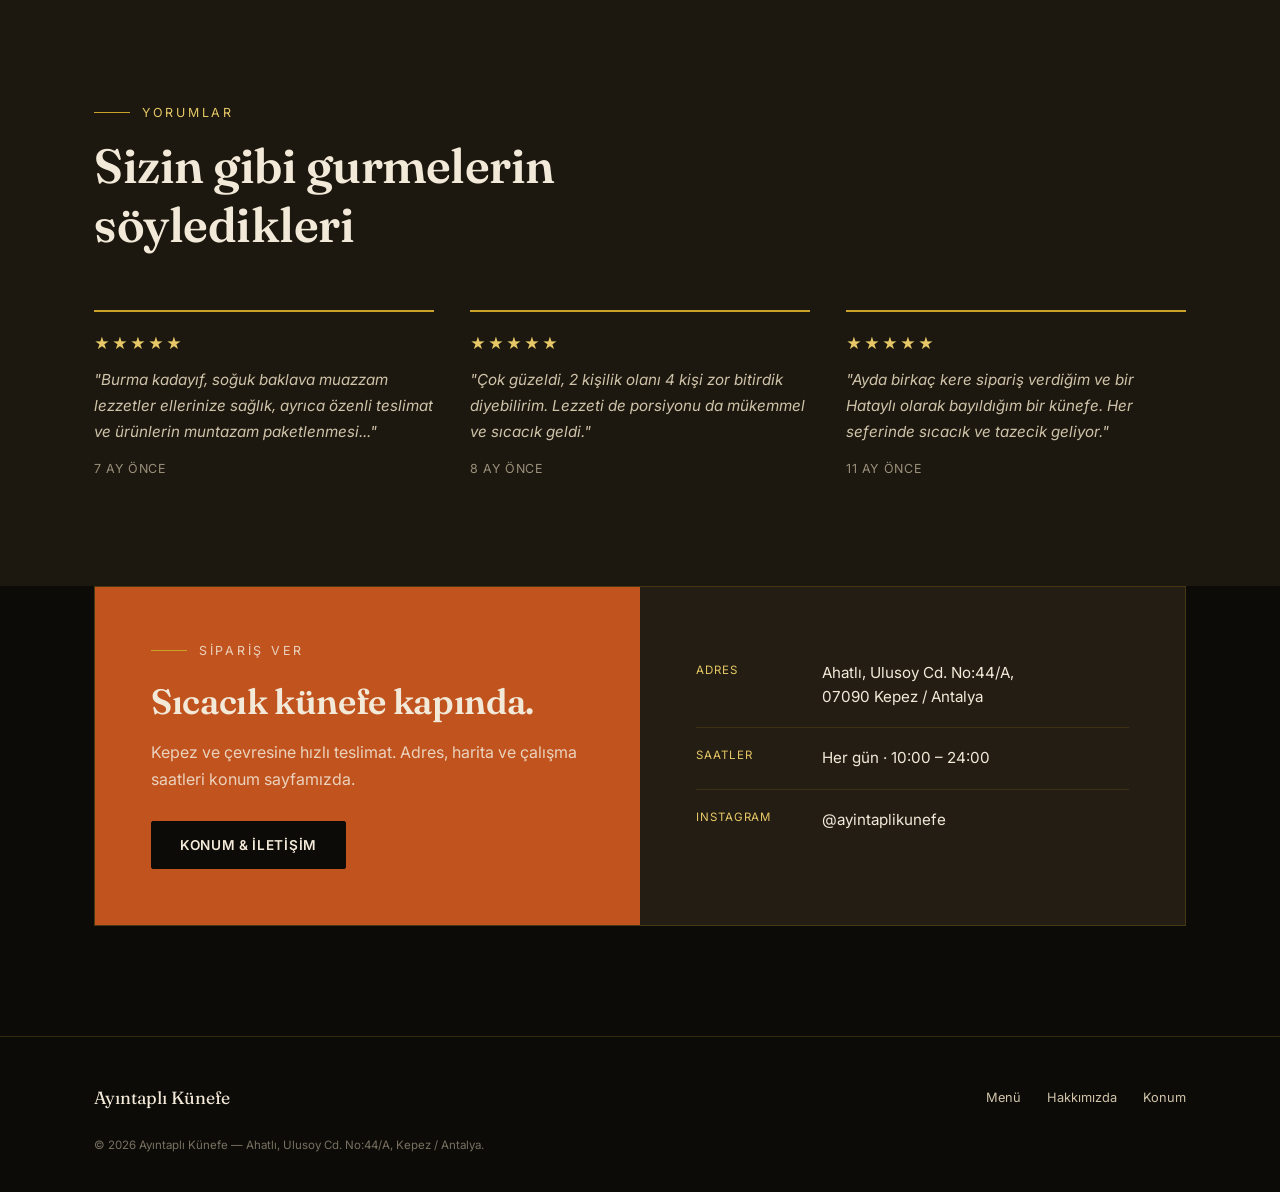
==== commit 4684ce91: "Gorsel guncellendi, cache-busting eklendi" ====
--- a/index.html
+++ b/index.html
@@ -50,7 +50,7 @@
       <div class="hero-plate-glow"></div>
       <div class="hero-plate-ring">
         <div class="hero-plate">
-          <img src="images/klasik_plate.jpg" alt="Sahanda sıcak künefe">
+          <img src="images/klasik.jpg" alt="Sahanda sıcak künefe">
         </div>
       </div>
       <div class="hero-plate-tag">Klasik Ayıntaplı</div>
